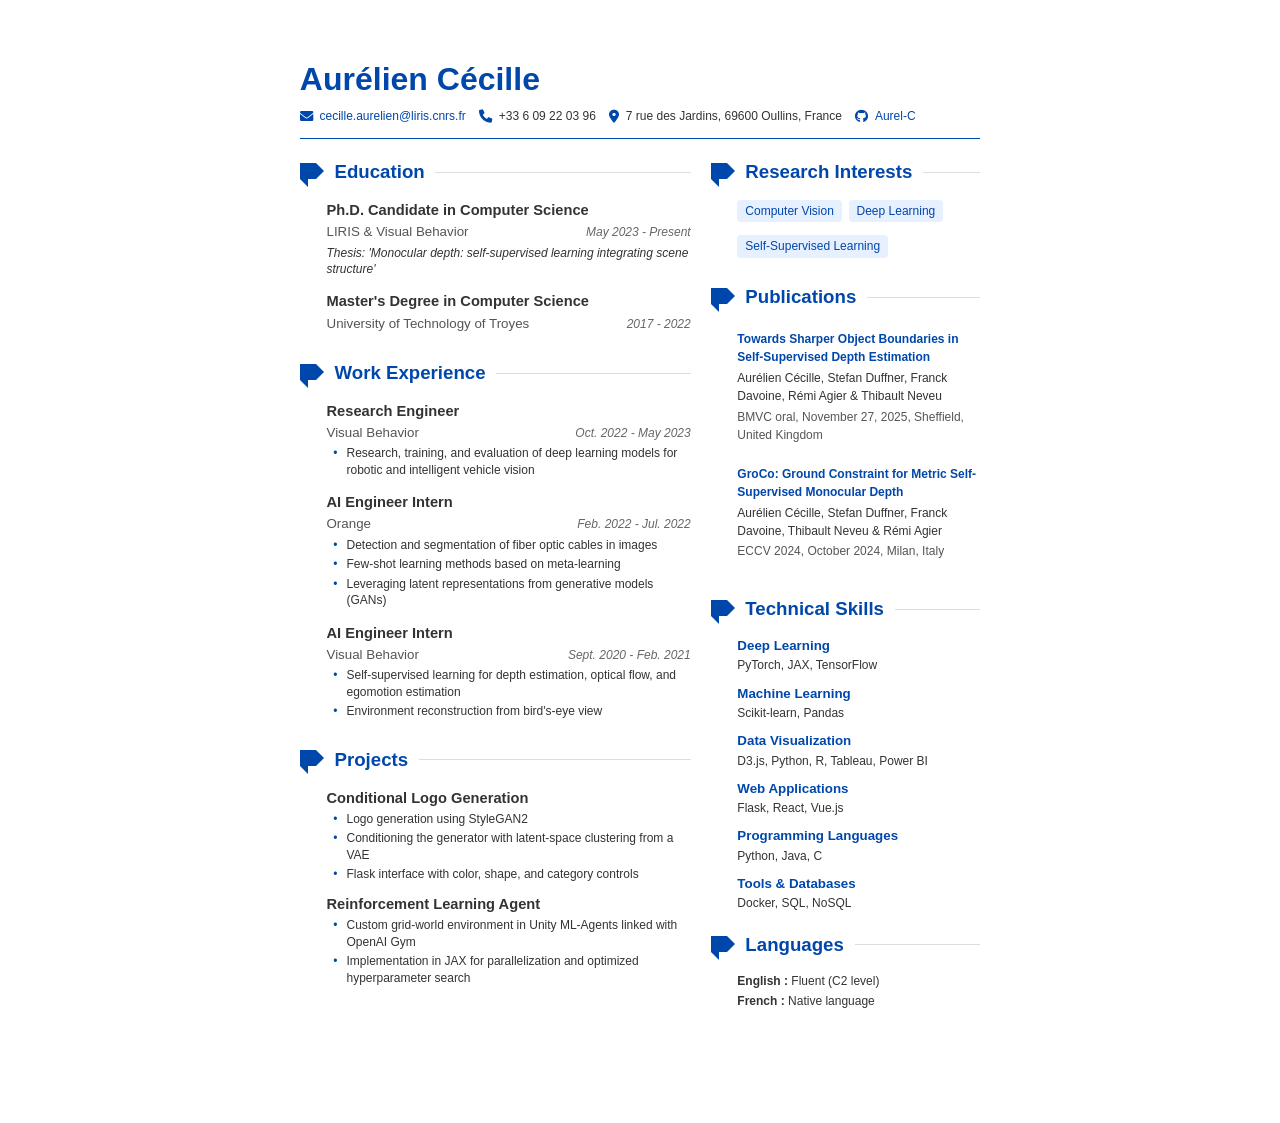
==== cv_compact.html @ 55fd3c97 "first commit" ====
<!DOCTYPE html>
<html lang="en">

<head>
    <meta charset="UTF-8">
    <meta name="viewport" content="width=device-width, initial-scale=1.0">
    <title>Aurélien Cécille - CV compact</title>
    <link rel="stylesheet" href="compact_styles.css">
    <link rel="stylesheet" href="https://cdnjs.cloudflare.com/ajax/libs/font-awesome/6.0.0/css/all.min.css">
</head>

<body>
    <div class="container">
        <header>
            <div class="profile">
                <h1>Aurélien Cécille</h1>
                <div class="contact-info">
                    <p><i class="fas fa-envelope"></i> <a href="mailto:cecille.aurelien@liris.cnrs.fr">cecille.aurelien@liris.cnrs.fr</a></p>
                    <p><i class="fas fa-phone"></i> +33 6 09 22 03 96</p>
                    <p><i class="fas fa-map-marker-alt"></i> 7 rue des Jardins, 69600 Oullins, France</p>
                    <p><i class="fab fa-github"></i> <a href="https://github.com/aurel-c" target="_blank" rel="noreferrer noopener">Aurel-C</a></p>
                </div>
            </div>
        </header>

        <div class="main-content">
            <div class="left-column">
                <section id="education">
                    <h2>
                        <svg class="section-icon" width="18" height="18" viewBox="0 0 31.749998 31.750002">
                            <g transform="translate(-92.958307,-152.68222)">
                                <g transform="matrix(0.26458333,0,0,0.26458333,89.059949,132.625)">
                                    <g transform="translate(14.733938,75.806834)">
                                        <path style="fill:#0047ab" transform="rotate(180,20,100)"
                                            d="M 0,120 V 80 l 40,40 z m 40,80 h -80 v -80 h 80 z m -80,0 -40,-40 40,-40 z" />
                                    </g>
                                </g>
                            </g>
                        </svg>
                        Education
                    </h2>
                    <div class="entry">
                        <h3><span>Ph.D. Candidate in Computer Science</span></h3>
                        <p class="institution">LIRIS &amp; Visual Behavior<span class="date">May 2023 - Present</span></p>
                        <p class="details">Thesis: &#39;Monocular depth: self-supervised learning integrating scene structure&#39;</p>
                    </div>
                    <div class="entry">
                        <h3><span>Master&#39;s Degree in Computer Science</span></h3>
                        <p class="institution">University of Technology of Troyes<span class="date">2017 - 2022</span></p>
                    </div>
                </section>

                <section id="work-experience">
                    <h2>
                        <svg class="section-icon" width="18" height="18" viewBox="0 0 31.749998 31.750002">
                            <g transform="translate(-92.958307,-152.68222)">
                                <g transform="matrix(0.26458333,0,0,0.26458333,89.059949,132.625)">
                                    <g transform="translate(14.733938,75.806834)">
                                        <path style="fill:#0047ab" transform="rotate(180,20,100)"
                                            d="M 0,120 V 80 l 40,40 z m 40,80 h -80 v -80 h 80 z m -80,0 -40,-40 40,-40 z" />
                                    </g>
                                </g>
                            </g>
                        </svg>
                        Work Experience
                    </h2>
                    <div class="entry">
                        <h3><span>Research Engineer</span></h3>
                        <p class="institution">Visual Behavior <span class="date">Oct. 2022 - May 2023</span></p>
                        <ul>
                            <li>Research, training, and evaluation of deep learning models for robotic and intelligent vehicle vision</li>
                        </ul>
                    </div>
                    <div class="entry">
                        <h3><span>AI Engineer Intern</span></h3>
                        <p class="institution">Orange <span class="date">Feb. 2022 - Jul. 2022</span></p>
                        <ul>
                            <li>Detection and segmentation of fiber optic cables in images</li>
                            <li>Few-shot learning methods based on meta-learning</li>
                            <li>Leveraging latent representations from generative models (GANs)</li>
                        </ul>
                    </div>
                    <div class="entry">
                        <h3><span>AI Engineer Intern</span></h3>
                        <p class="institution">Visual Behavior <span class="date">Sept. 2020 - Feb. 2021</span></p>
                        <ul>
                            <li>Self-supervised learning for depth estimation, optical flow, and egomotion estimation</li>
                            <li>Environment reconstruction from bird&#39;s-eye view</li>
                        </ul>
                    </div>
                </section>

                <section id="projects">
                    <h2>
                        <svg class="section-icon" width="18" height="18" viewBox="0 0 31.749998 31.750002">
                            <g transform="translate(-92.958307,-152.68222)">
                                <g transform="matrix(0.26458333,0,0,0.26458333,89.059949,132.625)">
                                    <g transform="translate(14.733938,75.806834)">
                                        <path style="fill:#0047ab" transform="rotate(180,20,100)"
                                            d="M 0,120 V 80 l 40,40 z m 40,80 h -80 v -80 h 80 z m -80,0 -40,-40 40,-40 z" />
                                    </g>
                                </g>
                            </g>
                        </svg>
                        Projects
                    </h2>
                    <div class="entry-compact">
                        <h3><span><a href="https://github.com/Aurel-C/Conditional-Logo-Generation-with-StyleGAN2" target="_blank" rel="noreferrer noopener">Conditional Logo Generation</a></span></h3>
                        <ul>
                            <li>Logo generation using StyleGAN2</li>
                            <li>Conditioning the generator with latent-space clustering from a VAE</li>
                            <li>Flask interface with color, shape, and category controls</li>
                        </ul>
                    </div>
                    <div class="entry-compact">
                        <h3><span><a href="https://github.com/Aurel-C/Gridworld-rl" target="_blank" rel="noreferrer noopener">Reinforcement Learning Agent</a></span></h3>
                        <ul>
                            <li>Custom grid-world environment in Unity ML-Agents linked with OpenAI Gym</li>
                            <li>Implementation in JAX for parallelization and optimized hyperparameter search</li>
                        </ul>
                    </div>
                </section>
            </div>

            <div class="right-column">
                <section id="research-interests">
                    <h2>
                        <svg class="section-icon" width="18" height="18" viewBox="0 0 31.749998 31.750002">
                            <g transform="translate(-92.958307,-152.68222)">
                                <g transform="matrix(0.26458333,0,0,0.26458333,89.059949,132.625)">
                                    <g transform="translate(14.733938,75.806834)">
                                        <path style="fill:#0047ab" transform="rotate(180,20,100)"
                                            d="M 0,120 V 80 l 40,40 z m 40,80 h -80 v -80 h 80 z m -80,0 -40,-40 40,-40 z" />
                                    </g>
                                </g>
                            </g>
                        </svg>
                        Research Interests
                    </h2>
                    <div class="tags">
                        <span class="tag">Computer Vision</span>
                        <span class="tag">Deep Learning</span>
                        <span class="tag">Self-Supervised Learning</span>
                    </div>
                </section>

                <section id="publications">
                    <h2>
                        <svg class="section-icon" width="18" height="18" viewBox="0 0 31.749998 31.750002">
                            <g transform="translate(-92.958307,-152.68222)">
                                <g transform="matrix(0.26458333,0,0,0.26458333,89.059949,132.625)">
                                    <g transform="translate(14.733938,75.806834)">
                                        <path style="fill:#0047ab" transform="rotate(180,20,100)"
                                            d="M 0,120 V 80 l 40,40 z m 40,80 h -80 v -80 h 80 z m -80,0 -40,-40 40,-40 z" />
                                    </g>
                                </g>
                            </g>
                        </svg>
                        Publications
                    </h2>
                    <div class="entry-compact">
                        <div class="publication">
                            <div class="publication-title"><a href="https://arxiv.org/abs/2509.15987" target="_blank" rel="noreferrer noopener">Towards Sharper Object Boundaries in Self-Supervised Depth Estimation</a></div>
                            <div class="publication-authors">Aurélien Cécille, Stefan Duffner, Franck Davoine, Rémi Agier &amp; Thibault Neveu</div>
                            <div class="publication-venue">BMVC oral, November 27, 2025, Sheffield, United Kingdom</div>
                        </div>
                    </div>
                    <div class="entry-compact">
                        <div class="publication">
                            <div class="publication-title"><a href="https://arxiv.org/abs/2409.14850" target="_blank" rel="noreferrer noopener">GroCo: Ground Constraint for Metric Self-Supervised Monocular Depth</a></div>
                            <div class="publication-authors">Aurélien Cécille, Stefan Duffner, Franck Davoine, Thibault Neveu &amp; Rémi Agier</div>
                            <div class="publication-venue">ECCV 2024, October 2024, Milan, Italy</div>
                        </div>
                    </div>
                </section>

                <section id="technical-skills">
                    <h2>
                        <svg class="section-icon" width="18" height="18" viewBox="0 0 31.749998 31.750002">
                            <g transform="translate(-92.958307,-152.68222)">
                                <g transform="matrix(0.26458333,0,0,0.26458333,89.059949,132.625)">
                                    <g transform="translate(14.733938,75.806834)">
                                        <path style="fill:#0047ab" transform="rotate(180,20,100)"
                                            d="M 0,120 V 80 l 40,40 z m 40,80 h -80 v -80 h 80 z m -80,0 -40,-40 40,-40 z" />
                                    </g>
                                </g>
                            </g>
                        </svg>
                        Technical Skills
                    </h2>
                    <div class="skill-category">
                        <h3>Deep Learning</h3>
                        <p>PyTorch, JAX, TensorFlow</p>
                    </div>
                    <div class="skill-category">
                        <h3>Machine Learning</h3>
                        <p>Scikit-learn, Pandas</p>
                    </div>
                    <div class="skill-category">
                        <h3>Data Visualization</h3>
                        <p>D3.js, Python, R, Tableau, Power BI</p>
                    </div>
                    <div class="skill-category">
                        <h3>Web Applications</h3>
                        <p>Flask, React, Vue.js</p>
                    </div>
                    <div class="skill-category">
                        <h3>Programming Languages</h3>
                        <p>Python, Java, C</p>
                    </div>
                    <div class="skill-category">
                        <h3>Tools &amp; Databases</h3>
                        <p>Docker, SQL, NoSQL</p>
                    </div>
                </section>

                <section id="languages">
                    <h2>
                        <svg class="section-icon" width="18" height="18" viewBox="0 0 31.749998 31.750002">
                            <g transform="translate(-92.958307,-152.68222)">
                                <g transform="matrix(0.26458333,0,0,0.26458333,89.059949,132.625)">
                                    <g transform="translate(14.733938,75.806834)">
                                        <path style="fill:#0047ab" transform="rotate(180,20,100)"
                                            d="M 0,120 V 80 l 40,40 z m 40,80 h -80 v -80 h 80 z m -80,0 -40,-40 40,-40 z" />
                                    </g>
                                </g>
                            </g>
                        </svg>
                        Languages
                    </h2>
                    <p><strong>English :</strong> Fluent (C2 level)</p>
                    <p><strong>French :</strong> Native language</p>
                </section>
            </div>
        </div>
    </div>
</body>

</html>
---- compact_styles.css ----
/* A4 size styling and print optimization */
:root {
    --primary-color: #0047ab;
    --secondary-color: #f5f5f5;
    --text-color: #333;
    --accent-color: #0047ab;
    --border-color: #ddd;
    --light-accent: #e6f0ff;
    --a4-width: 210mm;
    --a4-height: 297mm;
    --section-indent: 20pt; /* Added section indent to account for icon space */
}

* {
    margin: 0;
    padding: 0;
    box-sizing: border-box;
}

body {
    font-family: 'Segoe UI', Tahoma, Geneva, Verdana, sans-serif;
    line-height: 1.4;
    color: var(--text-color);
    background-color: #fff;
    font-size: 10pt;
}

.container {
    width: var(--a4-width);
    min-height: var(--a4-height);
    margin: 0 auto;
    padding: 15mm;
    position: relative;
    overflow: visible;
    display: flex;
    flex-direction: column;
}

/* SVG Shape positioning */
.shape-container {
    position: absolute;
    top: 0;
    right: 0;
    z-index: 0;
}

.corner-shape {
    width: 60mm;
    height: 60mm;
}

/* Section icon styling with improved triangle tip alignment */
.section-icon {
    width: 18pt;
    height: 18pt;
    margin-right: 8pt;
    vertical-align: middle;
    display: inline-block;
    position: relative;
    /* Adjust the position to align the triangle tip (at 1/3 of height) with the text center */
    top: 2pt; /* Vertical alignment for the triangle tip */
    transform: none;
    /* Adjust horizontal position to align the bottom triangle */
    margin-left: -20pt; /* Move left by approximately 1/3 of the icon width */
}

/* Header with special styling for section headers */
header {
    margin-bottom: 15pt;
    border-bottom: 1px solid var(--primary-color);
    padding-bottom: 10pt;
    position: relative;
    z-index: 1;
}

h1 {
    color: var(--primary-color);
    font-size: 24pt;
    margin-bottom: 5pt;
}

.contact-info {
    display: flex;
    flex-wrap: wrap;
    gap: 10pt;
}

.contact-info p {
    margin: 0;
    display: flex;
    align-items: center;
    font-size: 9pt;
}

.contact-info i {
    color: var(--primary-color);
    margin-right: 5pt;
    font-size: 10pt;
}

.contact-info a {
    color: var(--primary-color);
    text-decoration: none;
}

/* Two-column layout */
.main-content {
    display: flex;
    gap: 35pt; /* Increased from 20pt for better column separation */
    position: relative;
    z-index: 1;
    flex: 1; /* Take up remaining space */
    padding-left: var(--section-indent); /* Add padding to account for icon negative margin */
}

.left-column {
    flex: 3;
    display: flex;
    flex-direction: column;
}

.right-column {
    flex: 2;
    display: flex;
    flex-direction: column;
}

/* Sections - adding more space now that we removed Additional Information */
section {
    margin-bottom: 15pt;
}

/* Distribute space more efficiently across sections */
#education, #work-experience {
    margin-bottom: 18pt; /* Slightly more space */
}

#projects {
    margin-bottom: 0; /* Last section in left column */
    flex-grow: 1; /* Allow to grow to fill space */
}

#languages {
    margin-bottom: 0; /* Last section in right column */
    flex-grow: 1; /* Allow to grow to fill space */
}

/* Enhanced section header styling */
h2 {
    color: var(--primary-color);
    font-size: 14pt;
    margin-bottom: 8pt;
    padding-bottom: 3pt;
    border-bottom: none; /* Remove the previous border */
    display: flex;
    align-items: center;
    position: relative;
}

/* Add line after the header text */
h2:after {
    content: "";
    flex-grow: 1;
    height: 1px;
    background-color: var(--border-color);
    margin-left: 8pt;
}

/* Special section header wrapper to ensure icon alignment */
.section-header {
    display: flex;
    align-items: center;
    margin-bottom: 8pt;
}

.entry {
    margin-bottom: 10pt;
}

/* Last entries in each section don't need margin */
.entry:last-child {
    margin-bottom: 0;
}

h3 {
    color: var(--text-color);
    font-size: 11pt;
    font-weight: 600;
    margin-bottom: 2pt;
    display: block;
}

h3 > :first-child {
    display: block;
    width: 100%;
}

h3 a {
    color: var(--text-color);
    text-decoration: none;
    transition: all 0.2s ease;
}

h3 a:hover {
    color: var(--primary-color);
    text-decoration: underline;
}

.institution {
    color: #555;
    font-weight: 500;
    margin-bottom: 2pt;
    font-size: 10pt;
    display: flex;
    justify-content: space-between;
    align-items: baseline;
    width: 100%; /* Ensure it takes full width */
}

.date {
    color: #666;
    font-style: italic;
    font-size: 9pt;
    font-weight: normal;
    white-space: nowrap; /* Keep date on one line */
    display: inline; /* Display inline for institution line */
    margin-left: 10pt; /* Add some space between institution and date */
}

.details {
    font-style: italic;
    margin-bottom: 5pt;
    font-size: 9pt;
}

/* Lists */
ul {
    list-style-type: none;
    padding-left: 5pt;
}

li {
    margin-bottom: 2pt;
    position: relative;
    padding-left: 10pt;
    font-size: 9pt;
}

li::before {
    content: "•";
    color: var(--primary-color);
    position: absolute;
    left: 0;
}

/* Compact entries */
.entry-compact {
    margin-bottom: 8pt;
}

.entry-compact:last-child {
    margin-bottom: 0;
}

.entry-compact p {
    font-size: 9pt;
}

/* Research interests tags */
.tags {
    display: flex;
    flex-wrap: wrap;
    gap: 5pt;
}

.tag {
    background-color: var(--light-accent);
    color: var(--primary-color);
    padding: 2pt 6pt;
    border-radius: 3pt;
    font-size: 9pt;
    display: inline-block;
    margin-bottom: 5pt;
}

/* Publications */
.publication {
    line-height: 1.5;
    margin-bottom: 8pt;
    display: block;
    padding: 4pt 0;
    background-color: transparent;
    border-left: none;
    border-radius: 0;
}

.publication-authors {
    display: block;
    margin-bottom: 2pt;
    color: var(--text-color);
    font-size: 9pt;
    padding-left: 0;
}

.publication-title {

    display: block;
    margin-bottom: 2pt;
    color: var(--primary-color);
    font-size: 9pt;
    font-weight: 500;
    padding-left: 0;
}

.publication-title a {
    font-weight: 600;
    color: var(--primary-color);
    text-decoration: none;
    transition: all 0.2s ease;
}

.publication-title a:hover {
    text-decoration: underline;
}

.publication-venue {
    display: block;
    color: #555;
    font-size: 9pt;
    padding-left: 0;
}

.publication-year {
    font-weight: 500;
}

/* Skills */
.skill-category {
    margin-bottom: 8pt;
}

.skill-category:last-child {
    margin-bottom: 0;
}

.skill-category h3 {
    font-size: 10pt;
    margin-bottom: 2pt;
    color: var(--primary-color);
    display: block; /* Keep as block for skill headers */
}

/* No need for first-child styling on skill category h3 */
.skill-category h3 > :first-child {
    margin-bottom: 0; /* Remove margin since there's no date */
}

.skill-category p {
    font-size: 9pt;
    line-height: 1.3;
}

/* Languages section - add a bit more space now */
#languages p {
    font-size: 9pt;
    margin-bottom: 3pt; /* Slightly more space between language entries */
}

#languages p:last-child {
    margin-bottom: 0;
}

/* Print settings */
@page {
    size: A4;
    margin: 9mm 10mm 9mm 10mm;
}

@media print {
    body {
        background-color: white;
        margin: 0;
    }

    header {
        padding-bottom: 0;
    }

    .contact-info {
        gap: 4pt;
    }

    .contact-info p {
        line-height: 1;
    }

    .container {
        width: 100%;
        min-height: 0;
        height: auto;
        box-shadow: none;
        padding: 0;
        overflow: visible;
    }

    .main-content {
        display: grid;
        grid-template-columns: 3fr 2fr;
        gap: 35pt;
        align-items: start;
        flex: none;
    }

    .left-column,
    .right-column {
        display: block;
        min-height: 0;
    }

    #projects,
    #languages {
        flex-grow: 0;
    }

    section {
        break-inside: avoid;
        page-break-inside: avoid;
    }

    a {
        text-decoration: none;
        color: var(--text-color);
    }
}
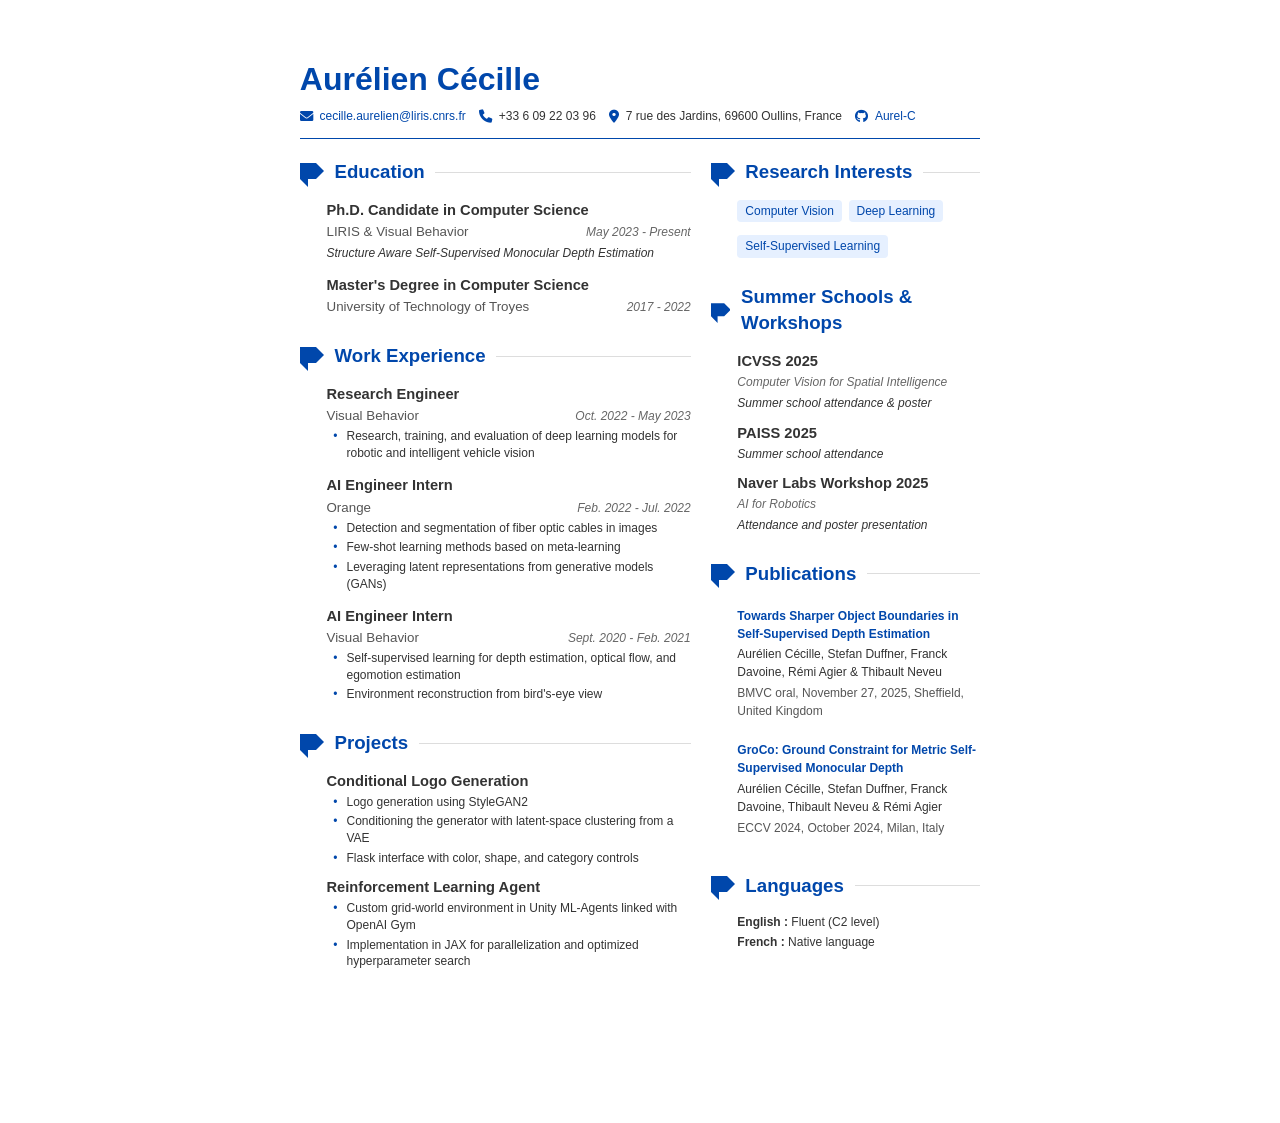
==== commit cf59b638: "SS & Workshops" ====
--- a/cv_compact.html
+++ b/cv_compact.html
@@ -42,7 +42,7 @@
                     <div class="entry">
                         <h3><span>Ph.D. Candidate in Computer Science</span></h3>
                         <p class="institution">LIRIS &amp; Visual Behavior<span class="date">May 2023 - Present</span></p>
-                        <p class="details">Thesis: &#39;Monocular depth: self-supervised learning integrating scene structure&#39;</p>
+                        <p class="details">Structure Aware Self-Supervised Monocular Depth Estimation</p>
                     </div>
                     <div class="entry">
                         <h3><span>Master&#39;s Degree in Computer Science</span></h3>
@@ -141,6 +141,36 @@
                         <span class="tag">Computer Vision</span>
                         <span class="tag">Deep Learning</span>
                         <span class="tag">Self-Supervised Learning</span>
+                    </div>
+                </section>
+
+                <section id="conferences">
+                    <h2>
+                        <svg class="section-icon" width="18" height="18" viewBox="0 0 31.749998 31.750002">
+                            <g transform="translate(-92.958307,-152.68222)">
+                                <g transform="matrix(0.26458333,0,0,0.26458333,89.059949,132.625)">
+                                    <g transform="translate(14.733938,75.806834)">
+                                        <path style="fill:#0047ab" transform="rotate(180,20,100)"
+                                            d="M 0,120 V 80 l 40,40 z m 40,80 h -80 v -80 h 80 z m -80,0 -40,-40 40,-40 z" />
+                                    </g>
+                                </g>
+                            </g>
+                        </svg>
+                        Summer Schools &amp; Workshops
+                    </h2>
+                    <div class="entry-compact">
+                        <h3><span><a href="https://icvss.dmi.unict.it/icvss2025/" target="_blank" rel="noreferrer noopener">ICVSS 2025</a></span></h3>
+                        <p class="subtitle">Computer Vision for Spatial Intelligence</p>
+                        <p class="details">Summer school attendance &amp; poster</p>
+                    </div>
+                    <div class="entry-compact">
+                        <h3><span><a href="https://europe.naverlabs.com/updates/paiss/" target="_blank" rel="noreferrer noopener">PAISS 2025</a></span></h3>
+                        <p class="details">Summer school attendance</p>
+                    </div>
+                    <div class="entry-compact">
+                        <h3><span><a href="https://europe.naverlabs.com/updates/ai4roboticsworkshop/" target="_blank" rel="noreferrer noopener">Naver Labs Workshop 2025</a></span></h3>
+                        <p class="subtitle">AI for Robotics</p>
+                        <p class="details">Attendance and poster presentation</p>
                     </div>
                 </section>
 
@@ -174,45 +204,6 @@
                     </div>
                 </section>
 
-                <section id="technical-skills">
-                    <h2>
-                        <svg class="section-icon" width="18" height="18" viewBox="0 0 31.749998 31.750002">
-                            <g transform="translate(-92.958307,-152.68222)">
-                                <g transform="matrix(0.26458333,0,0,0.26458333,89.059949,132.625)">
-                                    <g transform="translate(14.733938,75.806834)">
-                                        <path style="fill:#0047ab" transform="rotate(180,20,100)"
-                                            d="M 0,120 V 80 l 40,40 z m 40,80 h -80 v -80 h 80 z m -80,0 -40,-40 40,-40 z" />
-                                    </g>
-                                </g>
-                            </g>
-                        </svg>
-                        Technical Skills
-                    </h2>
-                    <div class="skill-category">
-                        <h3>Deep Learning</h3>
-                        <p>PyTorch, JAX, TensorFlow</p>
-                    </div>
-                    <div class="skill-category">
-                        <h3>Machine Learning</h3>
-                        <p>Scikit-learn, Pandas</p>
-                    </div>
-                    <div class="skill-category">
-                        <h3>Data Visualization</h3>
-                        <p>D3.js, Python, R, Tableau, Power BI</p>
-                    </div>
-                    <div class="skill-category">
-                        <h3>Web Applications</h3>
-                        <p>Flask, React, Vue.js</p>
-                    </div>
-                    <div class="skill-category">
-                        <h3>Programming Languages</h3>
-                        <p>Python, Java, C</p>
-                    </div>
-                    <div class="skill-category">
-                        <h3>Tools &amp; Databases</h3>
-                        <p>Docker, SQL, NoSQL</p>
-                    </div>
-                </section>
 
                 <section id="languages">
                     <h2>
--- a/compact_styles.css
+++ b/compact_styles.css
@@ -233,6 +233,13 @@
     font-size: 9pt;
 }
 
+.subtitle {
+    color: #666;
+    font-style: italic;
+    margin-bottom: 3pt;
+    font-size: 9pt;
+}
+
 /* Lists */
 ul {
     list-style-type: none;
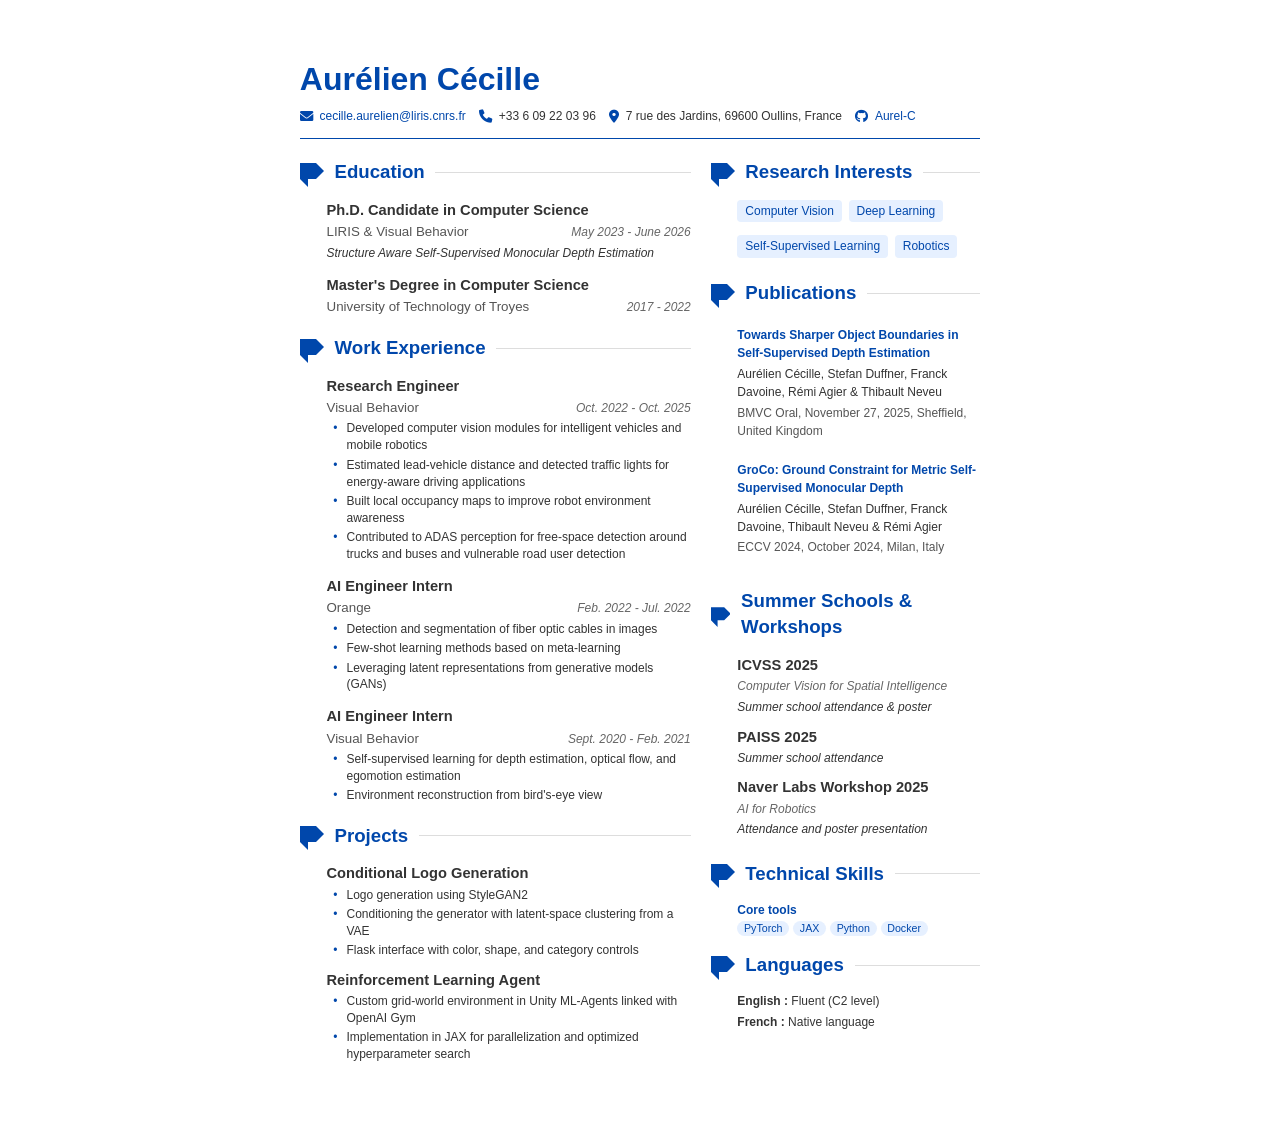
==== commit e5897c4e: "new content" ====
--- a/cv_compact.html
+++ b/cv_compact.html
@@ -41,7 +41,7 @@
                     </h2>
                     <div class="entry">
                         <h3><span>Ph.D. Candidate in Computer Science</span></h3>
-                        <p class="institution">LIRIS &amp; Visual Behavior<span class="date">May 2023 - Present</span></p>
+                        <p class="institution">LIRIS &amp; Visual Behavior<span class="date">May 2023 - June 2026</span></p>
                         <p class="details">Structure Aware Self-Supervised Monocular Depth Estimation</p>
                     </div>
                     <div class="entry">
@@ -66,9 +66,12 @@
                     </h2>
                     <div class="entry">
                         <h3><span>Research Engineer</span></h3>
-                        <p class="institution">Visual Behavior <span class="date">Oct. 2022 - May 2023</span></p>
-                        <ul>
-                            <li>Research, training, and evaluation of deep learning models for robotic and intelligent vehicle vision</li>
+                        <p class="institution">Visual Behavior <span class="date">Oct. 2022 - Oct. 2025</span></p>
+                        <ul>
+                            <li>Developed computer vision modules for intelligent vehicles and mobile robotics</li>
+                            <li>Estimated lead-vehicle distance and detected traffic lights for energy-aware driving applications</li>
+                            <li>Built local occupancy maps to improve robot environment awareness</li>
+                            <li>Contributed to ADAS perception for free-space detection around trucks and buses and vulnerable road user detection</li>
                         </ul>
                     </div>
                     <div class="entry">
@@ -141,36 +144,7 @@
                         <span class="tag">Computer Vision</span>
                         <span class="tag">Deep Learning</span>
                         <span class="tag">Self-Supervised Learning</span>
-                    </div>
-                </section>
-
-                <section id="conferences">
-                    <h2>
-                        <svg class="section-icon" width="18" height="18" viewBox="0 0 31.749998 31.750002">
-                            <g transform="translate(-92.958307,-152.68222)">
-                                <g transform="matrix(0.26458333,0,0,0.26458333,89.059949,132.625)">
-                                    <g transform="translate(14.733938,75.806834)">
-                                        <path style="fill:#0047ab" transform="rotate(180,20,100)"
-                                            d="M 0,120 V 80 l 40,40 z m 40,80 h -80 v -80 h 80 z m -80,0 -40,-40 40,-40 z" />
-                                    </g>
-                                </g>
-                            </g>
-                        </svg>
-                        Summer Schools &amp; Workshops
-                    </h2>
-                    <div class="entry-compact">
-                        <h3><span><a href="https://icvss.dmi.unict.it/icvss2025/" target="_blank" rel="noreferrer noopener">ICVSS 2025</a></span></h3>
-                        <p class="subtitle">Computer Vision for Spatial Intelligence</p>
-                        <p class="details">Summer school attendance &amp; poster</p>
-                    </div>
-                    <div class="entry-compact">
-                        <h3><span><a href="https://europe.naverlabs.com/updates/paiss/" target="_blank" rel="noreferrer noopener">PAISS 2025</a></span></h3>
-                        <p class="details">Summer school attendance</p>
-                    </div>
-                    <div class="entry-compact">
-                        <h3><span><a href="https://europe.naverlabs.com/updates/ai4roboticsworkshop/" target="_blank" rel="noreferrer noopener">Naver Labs Workshop 2025</a></span></h3>
-                        <p class="subtitle">AI for Robotics</p>
-                        <p class="details">Attendance and poster presentation</p>
+                        <span class="tag">Robotics</span>
                     </div>
                 </section>
 
@@ -192,7 +166,7 @@
                         <div class="publication">
                             <div class="publication-title"><a href="https://arxiv.org/abs/2509.15987" target="_blank" rel="noreferrer noopener">Towards Sharper Object Boundaries in Self-Supervised Depth Estimation</a></div>
                             <div class="publication-authors">Aurélien Cécille, Stefan Duffner, Franck Davoine, Rémi Agier &amp; Thibault Neveu</div>
-                            <div class="publication-venue">BMVC oral, November 27, 2025, Sheffield, United Kingdom</div>
+                            <div class="publication-venue">BMVC Oral, November 27, 2025, Sheffield, United Kingdom</div>
                         </div>
                     </div>
                     <div class="entry-compact">
@@ -204,6 +178,60 @@
                     </div>
                 </section>
 
+                <section id="conferences">
+                    <h2>
+                        <svg class="section-icon" width="18" height="18" viewBox="0 0 31.749998 31.750002">
+                            <g transform="translate(-92.958307,-152.68222)">
+                                <g transform="matrix(0.26458333,0,0,0.26458333,89.059949,132.625)">
+                                    <g transform="translate(14.733938,75.806834)">
+                                        <path style="fill:#0047ab" transform="rotate(180,20,100)"
+                                            d="M 0,120 V 80 l 40,40 z m 40,80 h -80 v -80 h 80 z m -80,0 -40,-40 40,-40 z" />
+                                    </g>
+                                </g>
+                            </g>
+                        </svg>
+                        Summer Schools &amp; Workshops
+                    </h2>
+                    <div class="entry-compact">
+                        <h3><span><a href="https://icvss.dmi.unict.it/icvss2025/" target="_blank" rel="noreferrer noopener">ICVSS 2025</a></span></h3>
+                        <p class="subtitle">Computer Vision for Spatial Intelligence</p>
+                        <p class="details">Summer school attendance &amp; poster</p>
+                    </div>
+                    <div class="entry-compact">
+                        <h3><span><a href="https://europe.naverlabs.com/updates/paiss/" target="_blank" rel="noreferrer noopener">PAISS 2025</a></span></h3>
+                        <p class="details">Summer school attendance</p>
+                    </div>
+                    <div class="entry-compact">
+                        <h3><span><a href="https://europe.naverlabs.com/updates/ai4roboticsworkshop/" target="_blank" rel="noreferrer noopener">Naver Labs Workshop 2025</a></span></h3>
+                        <p class="subtitle">AI for Robotics</p>
+                        <p class="details">Attendance and poster presentation</p>
+                    </div>
+                </section>
+
+                <section id="technical-skills">
+                    <h2>
+                        <svg class="section-icon" width="18" height="18" viewBox="0 0 31.749998 31.750002">
+                            <g transform="translate(-92.958307,-152.68222)">
+                                <g transform="matrix(0.26458333,0,0,0.26458333,89.059949,132.625)">
+                                    <g transform="translate(14.733938,75.806834)">
+                                        <path style="fill:#0047ab" transform="rotate(180,20,100)"
+                                            d="M 0,120 V 80 l 40,40 z m 40,80 h -80 v -80 h 80 z m -80,0 -40,-40 40,-40 z" />
+                                    </g>
+                                </g>
+                            </g>
+                        </svg>
+                        Technical Skills
+                    </h2>
+                    <div class="skill-category">
+                        <h3>Core tools</h3>
+                        <div class="skill-tags">
+                            <span class="skill-tag">PyTorch</span>
+                            <span class="skill-tag">JAX</span>
+                            <span class="skill-tag">Python</span>
+                            <span class="skill-tag">Docker</span>
+                        </div>
+                    </div>
+                </section>
 
                 <section id="languages">
                     <h2>
--- a/compact_styles.css
+++ b/compact_styles.css
@@ -127,22 +127,12 @@
 
 /* Sections - adding more space now that we removed Additional Information */
 section {
-    margin-bottom: 15pt;
-}
-
-/* Distribute space more efficiently across sections */
-#education, #work-experience {
-    margin-bottom: 18pt; /* Slightly more space */
-}
-
-#projects {
-    margin-bottom: 0; /* Last section in left column */
-    flex-grow: 1; /* Allow to grow to fill space */
-}
-
+    margin-bottom: 12pt;
+}
+
+#projects,
 #languages {
-    margin-bottom: 0; /* Last section in right column */
-    flex-grow: 1; /* Allow to grow to fill space */
+    flex-grow: 1;
 }
 
 /* Enhanced section header styling */
@@ -342,8 +332,18 @@
 }
 
 /* Skills */
+#technical-skills {
+    margin-bottom: 12pt;
+}
+
+.skills-grid {
+    display: grid;
+    grid-template-columns: repeat(2, minmax(0, 1fr));
+    gap: 4pt 10pt;
+}
+
 .skill-category {
-    margin-bottom: 8pt;
+    margin-bottom: 0;
 }
 
 .skill-category:last-child {
@@ -351,7 +351,7 @@
 }
 
 .skill-category h3 {
-    font-size: 10pt;
+    font-size: 9pt;
     margin-bottom: 2pt;
     color: var(--primary-color);
     display: block; /* Keep as block for skill headers */
@@ -363,8 +363,25 @@
 }
 
 .skill-category p {
-    font-size: 9pt;
-    line-height: 1.3;
+    font-size: 8.5pt;
+    line-height: 1.2;
+}
+
+.skill-tags {
+    display: flex;
+    flex-wrap: wrap;
+    gap: 3pt;
+}
+
+.skill-tag {
+    display: inline-block;
+    padding: 1pt 5pt;
+    border-radius: 999px;
+    background-color: var(--light-accent);
+    color: var(--primary-color);
+    font-size: 8pt;
+    line-height: 1.2;
+    white-space: nowrap;
 }
 
 /* Languages section - add a bit more space now */
@@ -375,6 +392,42 @@
 
 #languages p:last-child {
     margin-bottom: 0;
+}
+
+html[lang="fr"] .left-column h3 {
+    font-size: 10pt;
+}
+
+html[lang="fr"] .left-column .institution {
+    font-size: 9pt;
+}
+
+html[lang="fr"] .left-column .details {
+    font-size: 8pt;
+    margin-bottom: 3pt;
+}
+
+html[lang="fr"] .left-column li {
+    font-size: 8pt;
+    margin-bottom: 1pt;
+}
+
+html[lang="fr"] .left-column .entry {
+    margin-bottom: 7pt;
+}
+
+html[lang="fr"] .right-column #technical-skills h3,
+html[lang="fr"] .right-column #technical-skills p {
+    font-size: 8.5pt;
+    margin-bottom: 1pt;
+}
+
+html[lang="fr"] .right-column #technical-skills .skill-category {
+    margin-bottom: 0;
+}
+
+html[lang="fr"] .right-column #technical-skills .skills-grid {
+    gap: 3pt 8pt;
 }
 
 /* Print settings */
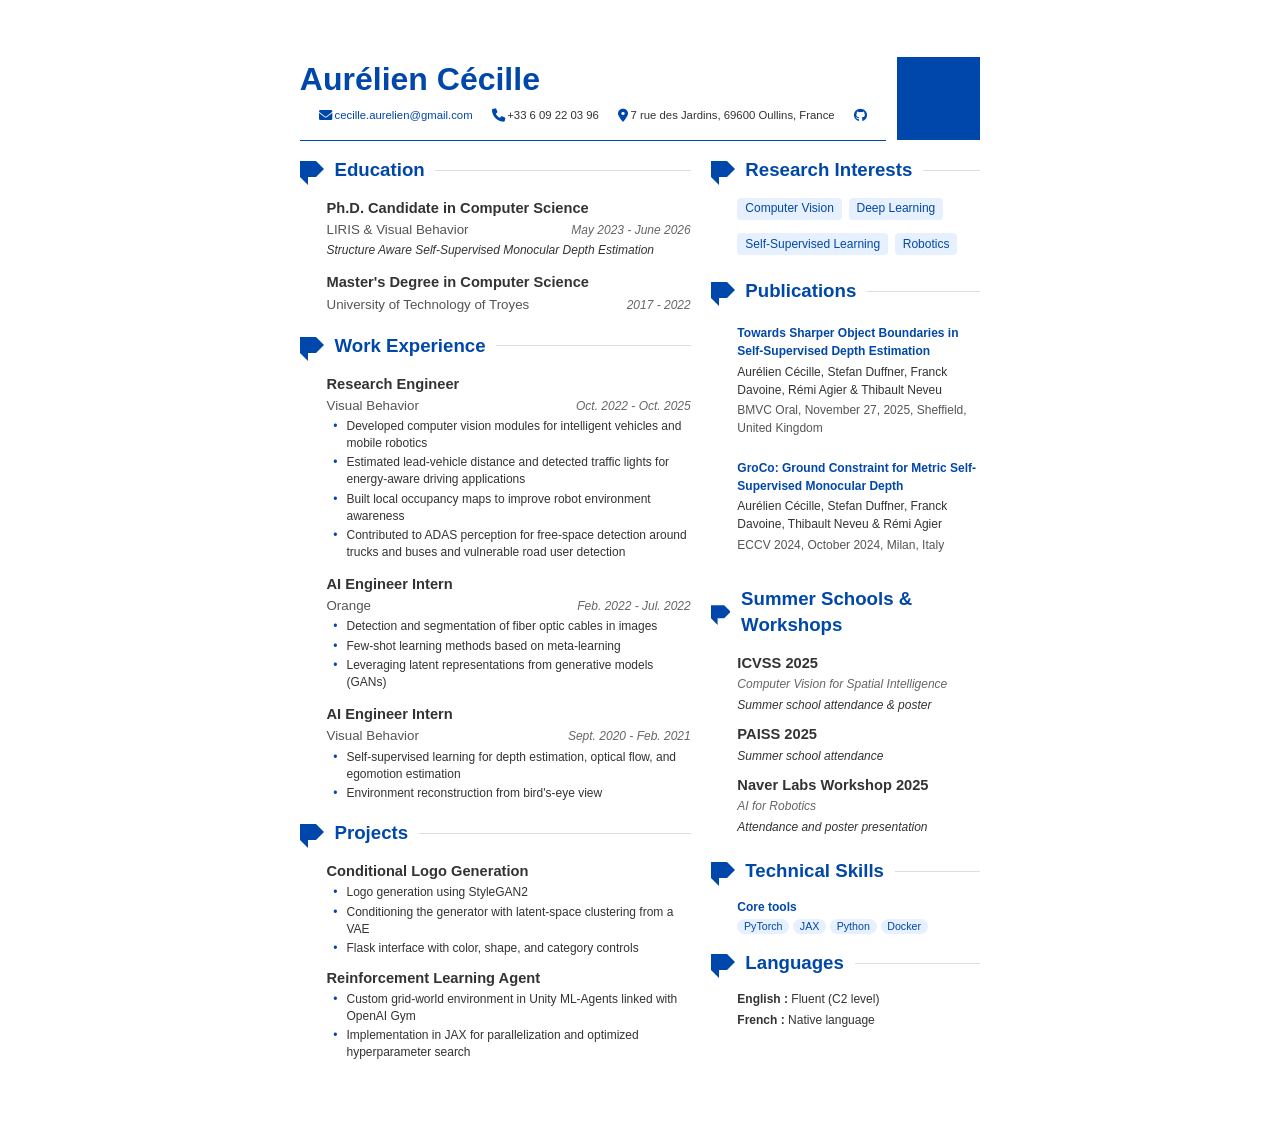
==== commit ba5ca89b: "fix line" ====
--- a/cv_compact.html
+++ b/cv_compact.html
@@ -15,12 +15,17 @@
             <div class="profile">
                 <h1>Aurélien Cécille</h1>
                 <div class="contact-info">
-                    <p><i class="fas fa-envelope"></i> <a href="mailto:cecille.aurelien@liris.cnrs.fr">cecille.aurelien@liris.cnrs.fr</a></p>
+                    <p><i class="fas fa-envelope"></i> <a href="mailto:cecille.aurelien@gmail.com">cecille.aurelien@gmail.com</a></p>
                     <p><i class="fas fa-phone"></i> +33 6 09 22 03 96</p>
                     <p><i class="fas fa-map-marker-alt"></i> 7 rue des Jardins, 69600 Oullins, France</p>
-                    <p><i class="fab fa-github"></i> <a href="https://github.com/aurel-c" target="_blank" rel="noreferrer noopener">Aurel-C</a></p>
+                    <p>
+                        <a class="github-link" href="https://github.com/aurel-c" target="_blank" rel="noreferrer noopener" aria-label="GitHub profile" title="GitHub profile">
+                            <i class="fab fa-github"></i>
+                        </a>
+                    </p>
                 </div>
             </div>
+            <div class="profile-photo" aria-hidden="true"></div>
         </header>
 
         <div class="main-content">
--- a/compact_styles.css
+++ b/compact_styles.css
@@ -66,12 +66,24 @@
 
 /* Header with special styling for section headers */
 header {
-    margin-bottom: 15pt;
-    border-bottom: 1px solid var(--primary-color);
-    padding-bottom: 10pt;
+    margin-bottom: 12pt;
+    padding-right: 25mm;
     position: relative;
     z-index: 1;
 }
+.profile{
+    border-bottom: 1px solid var(--primary-color);
+    padding-bottom: 12pt;
+}
+
+.profile-photo {
+    position: absolute;
+    top: 0;
+    right: 0;
+    width: 22mm;
+    height: 22mm;
+    background-color: var(--primary-color);
+}
 
 h1 {
     color: var(--primary-color);
@@ -81,26 +93,36 @@
 
 .contact-info {
     display: flex;
-    flex-wrap: wrap;
-    gap: 10pt;
+    justify-content: space-evenly;
 }
 
 .contact-info p {
     margin: 0;
     display: flex;
     align-items: center;
-    font-size: 9pt;
+    font-size: 8.5pt;
 }
 
 .contact-info i {
     color: var(--primary-color);
-    margin-right: 5pt;
+    margin-right: 2pt;
     font-size: 10pt;
 }
 
 .contact-info a {
     color: var(--primary-color);
     text-decoration: none;
+}
+
+.contact-info a.github-link {
+    display: inline-flex;
+    align-items: center;
+    line-height: 1;
+}
+
+.contact-info a.github-link i {
+    margin-right: 0;
+    font-size: 10pt;
 }
 
 /* Two-column layout */
@@ -446,10 +468,6 @@
         padding-bottom: 0;
     }
 
-    .contact-info {
-        gap: 4pt;
-    }
-
     .contact-info p {
         line-height: 1;
     }
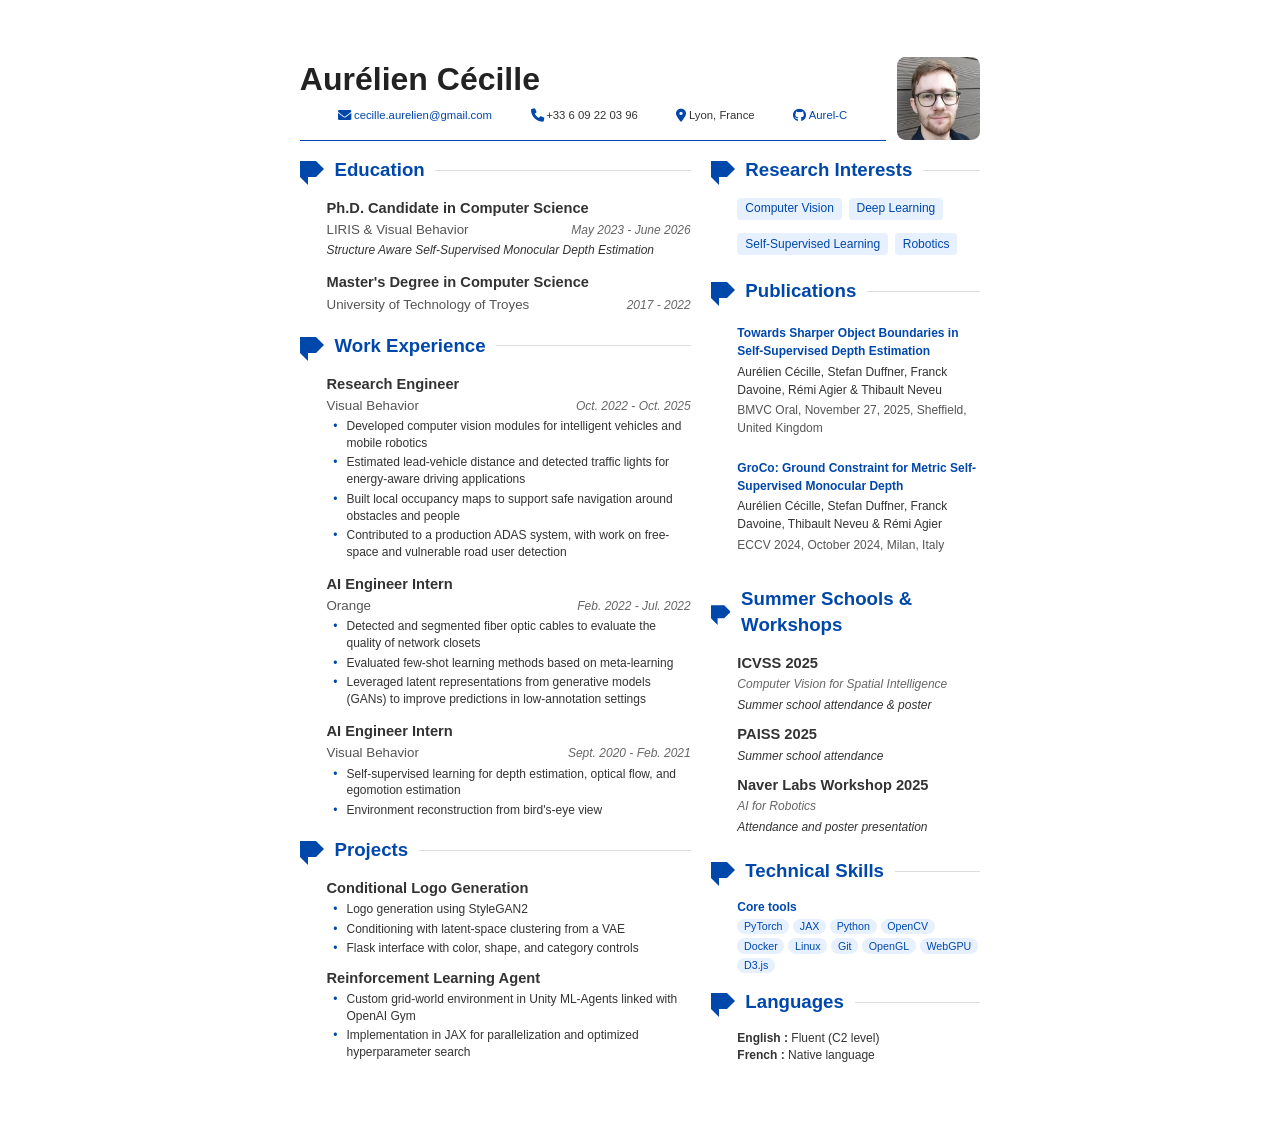
==== commit a7d5e72b: "add picutre and improve phrasing" ====
--- a/cv_compact.html
+++ b/cv_compact.html
@@ -17,15 +17,16 @@
                 <div class="contact-info">
                     <p><i class="fas fa-envelope"></i> <a href="mailto:cecille.aurelien@gmail.com">cecille.aurelien@gmail.com</a></p>
                     <p><i class="fas fa-phone"></i> +33 6 09 22 03 96</p>
-                    <p><i class="fas fa-map-marker-alt"></i> 7 rue des Jardins, 69600 Oullins, France</p>
+                    <p><i class="fas fa-map-marker-alt"></i> Lyon, France</p>
                     <p>
                         <a class="github-link" href="https://github.com/aurel-c" target="_blank" rel="noreferrer noopener" aria-label="GitHub profile" title="GitHub profile">
                             <i class="fab fa-github"></i>
+                            <span>Aurel-C</span>
                         </a>
                     </p>
                 </div>
             </div>
-            <div class="profile-photo" aria-hidden="true"></div>
+            <img class="profile-photo" src="pic4.jpg" alt="Photo de profil de Aurélien Cécille">
         </header>
 
         <div class="main-content">
@@ -45,7 +46,7 @@
                         Education
                     </h2>
                     <div class="entry">
-                        <h3><span>Ph.D. Candidate in Computer Science</span></h3>
+                        <h3><span><a href="https://liris.cnrs.fr/en/member-page/aurelien-cecille" target="_blank" rel="noreferrer noopener">Ph.D. Candidate in Computer Science</a></span></h3>
                         <p class="institution">LIRIS &amp; Visual Behavior<span class="date">May 2023 - June 2026</span></p>
                         <p class="details">Structure Aware Self-Supervised Monocular Depth Estimation</p>
                     </div>
@@ -75,17 +76,17 @@
                         <ul>
                             <li>Developed computer vision modules for intelligent vehicles and mobile robotics</li>
                             <li>Estimated lead-vehicle distance and detected traffic lights for energy-aware driving applications</li>
-                            <li>Built local occupancy maps to improve robot environment awareness</li>
-                            <li>Contributed to ADAS perception for free-space detection around trucks and buses and vulnerable road user detection</li>
+                            <li>Built local occupancy maps to support safe navigation around obstacles and people</li>
+                            <li>Contributed to a production ADAS system, with work on free-space and vulnerable road user detection</li>
                         </ul>
                     </div>
                     <div class="entry">
                         <h3><span>AI Engineer Intern</span></h3>
                         <p class="institution">Orange <span class="date">Feb. 2022 - Jul. 2022</span></p>
                         <ul>
-                            <li>Detection and segmentation of fiber optic cables in images</li>
-                            <li>Few-shot learning methods based on meta-learning</li>
-                            <li>Leveraging latent representations from generative models (GANs)</li>
+                            <li>Detected and segmented fiber optic cables to evaluate the quality of network closets</li>
+                            <li>Evaluated few-shot learning methods based on meta-learning</li>
+                            <li>Leveraged latent representations from generative models (GANs) to improve predictions in low-annotation settings</li>
                         </ul>
                     </div>
                     <div class="entry">
@@ -116,7 +117,7 @@
                         <h3><span><a href="https://github.com/Aurel-C/Conditional-Logo-Generation-with-StyleGAN2" target="_blank" rel="noreferrer noopener">Conditional Logo Generation</a></span></h3>
                         <ul>
                             <li>Logo generation using StyleGAN2</li>
-                            <li>Conditioning the generator with latent-space clustering from a VAE</li>
+                            <li>Conditioning with latent-space clustering from a VAE</li>
                             <li>Flask interface with color, shape, and category controls</li>
                         </ul>
                     </div>
@@ -233,7 +234,13 @@
                             <span class="skill-tag">PyTorch</span>
                             <span class="skill-tag">JAX</span>
                             <span class="skill-tag">Python</span>
+                            <span class="skill-tag">OpenCV</span>
                             <span class="skill-tag">Docker</span>
+                            <span class="skill-tag">Linux</span>
+                            <span class="skill-tag">Git</span>
+                            <span class="skill-tag">OpenGL</span>
+                            <span class="skill-tag">WebGPU</span>
+                            <span class="skill-tag">D3.js</span>
                         </div>
                     </div>
                 </section>
--- a/compact_styles.css
+++ b/compact_styles.css
@@ -77,16 +77,18 @@
 }
 
 .profile-photo {
+    border-radius: 10%;
     position: absolute;
     top: 0;
     right: 0;
     width: 22mm;
     height: 22mm;
+    object-fit: cover;
     background-color: var(--primary-color);
 }
 
 h1 {
-    color: var(--primary-color);
+    color: #222;
     font-size: 24pt;
     margin-bottom: 5pt;
 }
@@ -101,6 +103,7 @@
     display: flex;
     align-items: center;
     font-size: 8.5pt;
+    white-space: nowrap;
 }
 
 .contact-info i {
@@ -118,6 +121,8 @@
     display: inline-flex;
     align-items: center;
     line-height: 1;
+    gap: 2pt;
+    white-space: nowrap;
 }
 
 .contact-info a.github-link i {
@@ -409,7 +414,6 @@
 /* Languages section - add a bit more space now */
 #languages p {
     font-size: 9pt;
-    margin-bottom: 3pt; /* Slightly more space between language entries */
 }
 
 #languages p:last-child {
@@ -425,12 +429,12 @@
 }
 
 html[lang="fr"] .left-column .details {
-    font-size: 8pt;
+    font-size: 9pt;
     margin-bottom: 3pt;
 }
 
 html[lang="fr"] .left-column li {
-    font-size: 8pt;
+    font-size: 9pt;
     margin-bottom: 1pt;
 }
 
@@ -440,7 +444,7 @@
 
 html[lang="fr"] .right-column #technical-skills h3,
 html[lang="fr"] .right-column #technical-skills p {
-    font-size: 8.5pt;
+    font-size: 9pt;
     margin-bottom: 1pt;
 }
 
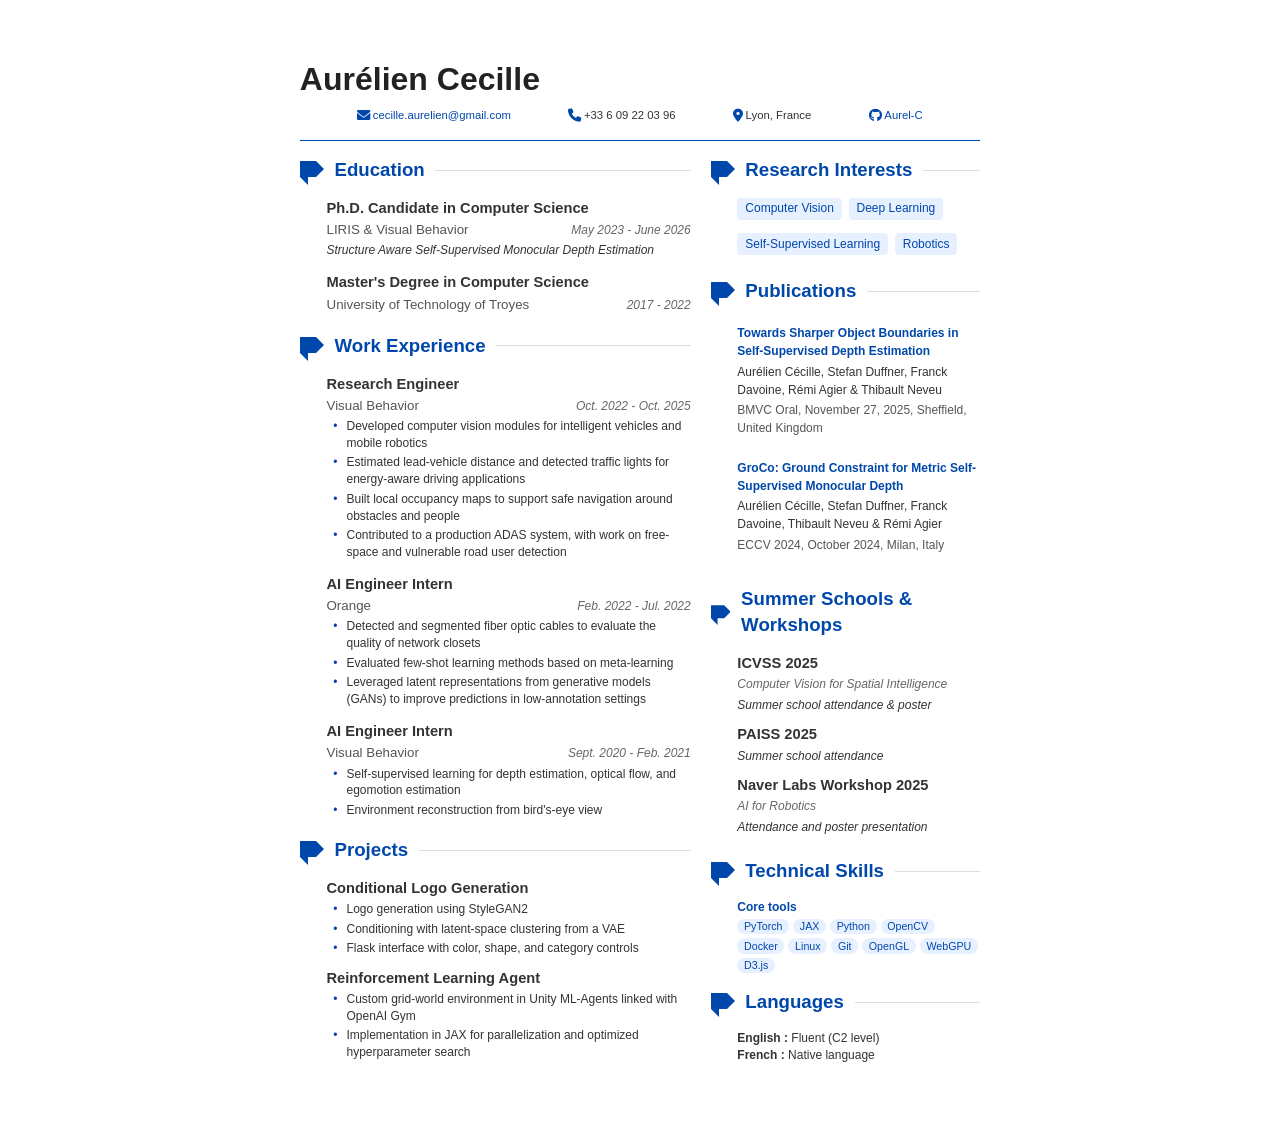
==== commit a1cef7bf: "V1" ====
--- a/cv_compact.html
+++ b/cv_compact.html
@@ -11,9 +11,9 @@
 
 <body>
     <div class="container">
-        <header>
+        <header class="no-photo">
             <div class="profile">
-                <h1>Aurélien Cécille</h1>
+                <h1>Aurélien Cecille</h1>
                 <div class="contact-info">
                     <p><i class="fas fa-envelope"></i> <a href="mailto:cecille.aurelien@gmail.com">cecille.aurelien@gmail.com</a></p>
                     <p><i class="fas fa-phone"></i> +33 6 09 22 03 96</p>
@@ -26,7 +26,6 @@
                     </p>
                 </div>
             </div>
-            <img class="profile-photo" src="pic4.jpg" alt="Photo de profil de Aurélien Cécille">
         </header>
 
         <div class="main-content">
--- a/compact_styles.css
+++ b/compact_styles.css
@@ -71,6 +71,11 @@
     position: relative;
     z-index: 1;
 }
+
+header.no-photo {
+    padding-right: 0;
+}
+
 .profile{
     border-bottom: 1px solid var(--primary-color);
     padding-bottom: 12pt;
@@ -425,16 +430,16 @@
 }
 
 html[lang="fr"] .left-column .institution {
-    font-size: 9pt;
+    font-size: 8.5pt;
 }
 
 html[lang="fr"] .left-column .details {
-    font-size: 9pt;
+    font-size: 8.5pt;
     margin-bottom: 3pt;
 }
 
 html[lang="fr"] .left-column li {
-    font-size: 9pt;
+    font-size: 8.5pt;
     margin-bottom: 1pt;
 }
 
@@ -444,7 +449,7 @@
 
 html[lang="fr"] .right-column #technical-skills h3,
 html[lang="fr"] .right-column #technical-skills p {
-    font-size: 9pt;
+    font-size: 8.5pt;
     margin-bottom: 1pt;
 }
 
